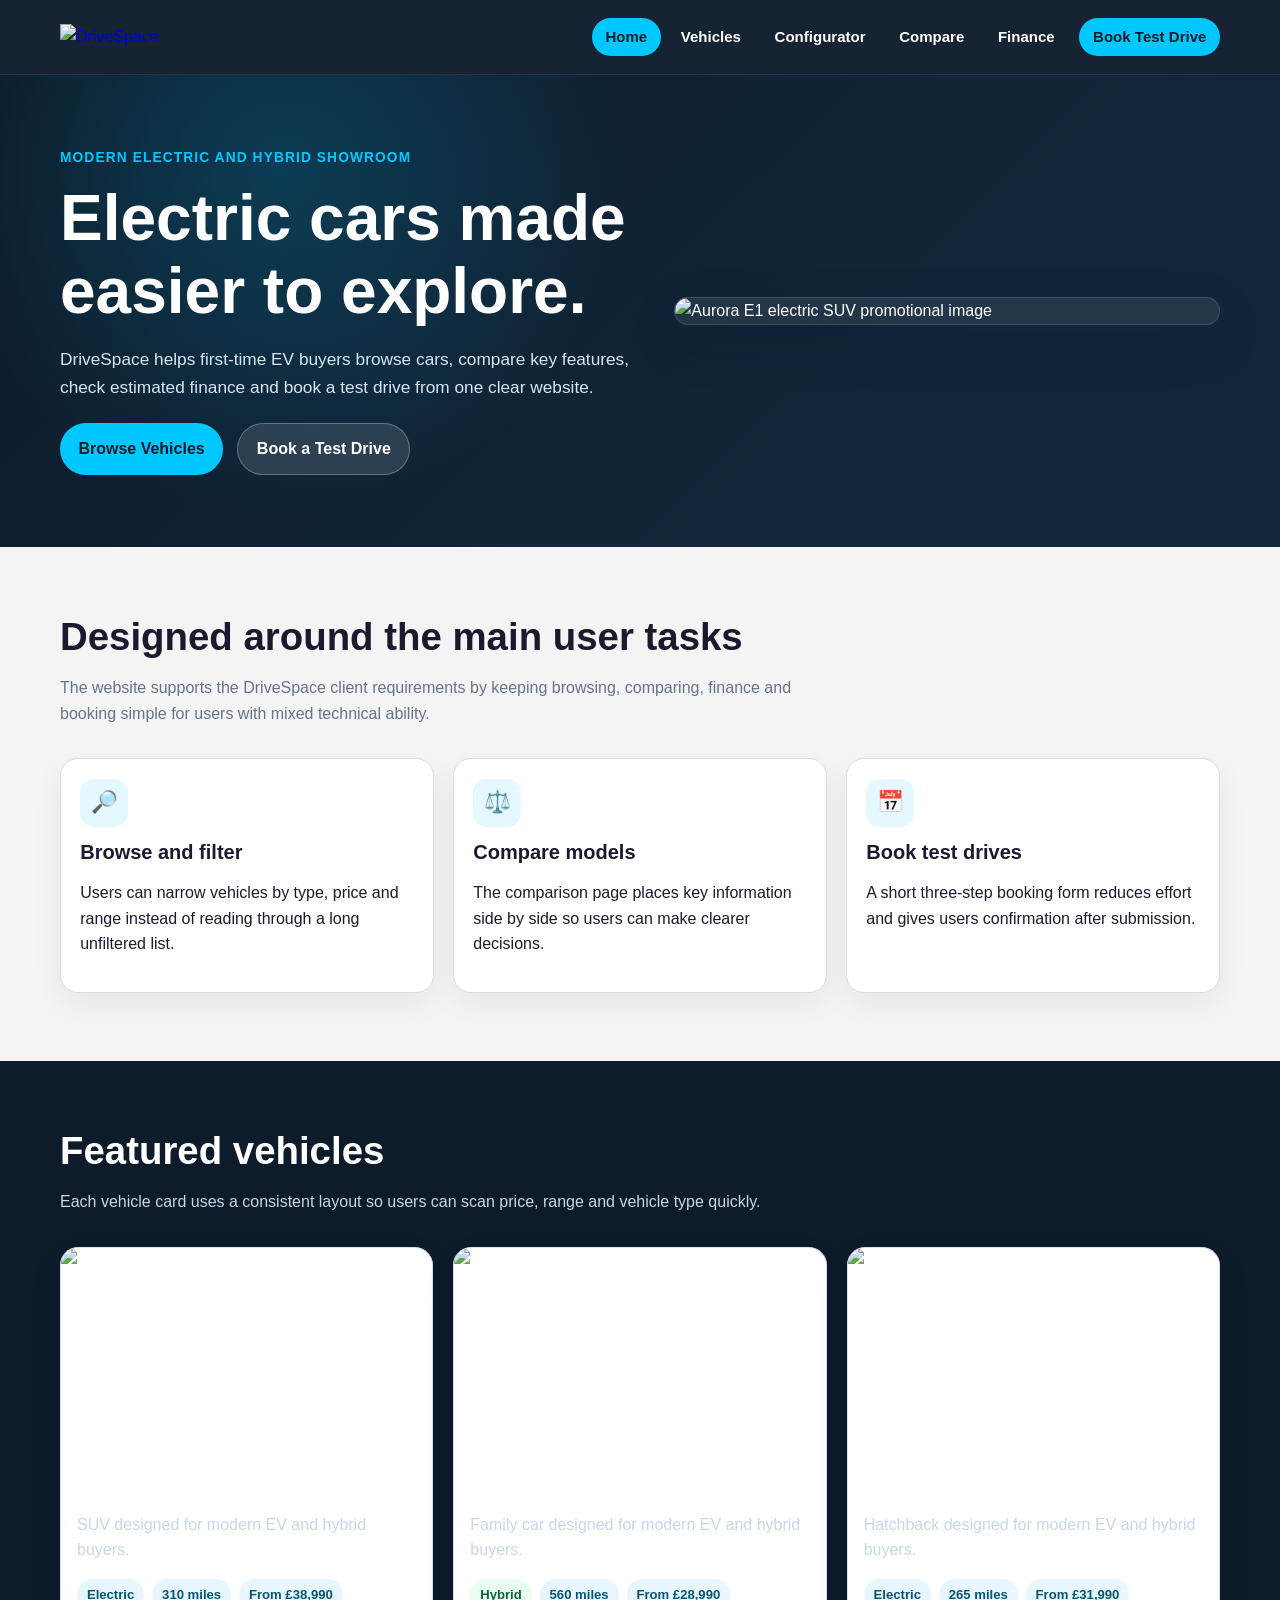
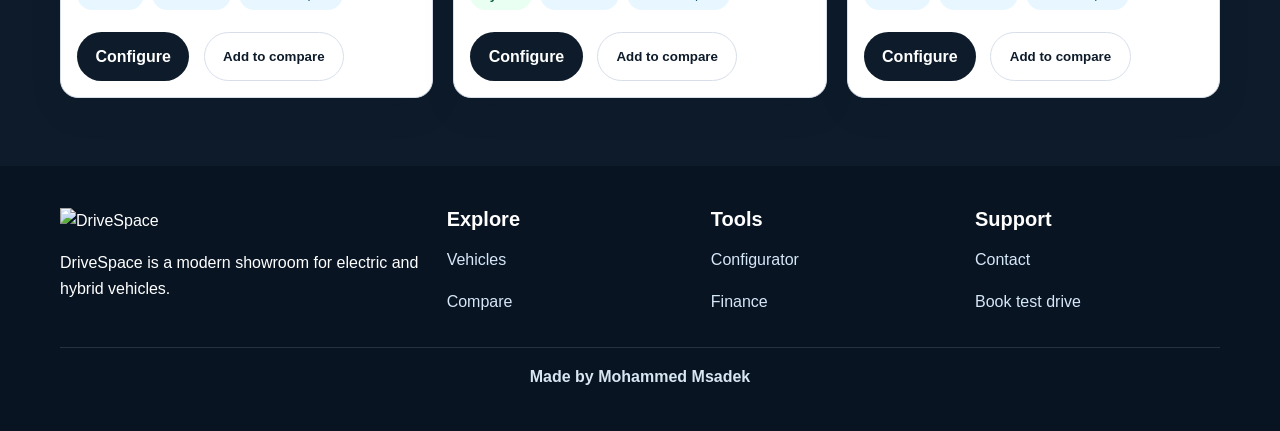
==== index.html @ 39a4fc2d "Add files via upload" ====
<!doctype html>
<html lang="en">
<head>
  <meta charset="utf-8">
  <meta name="viewport" content="width=device-width, initial-scale=1">
  <meta name="description" content="Explore electric and hybrid cars, compare models, estimate finance and book a test drive with DriveSpace.">
  <meta name="keywords" content="electric cars, hybrid cars, EV showroom, test drive, car finance, electric vehicle comparison">
  <title>DriveSpace | Electric and Hybrid Car Showroom</title>
  <link rel="stylesheet" href="style.css">
</head>
<body>
<a class="skip-link" href="#main">Skip to main content</a>
<header class="site-header">
  <div class="container navbar">
    <a class="logo-link" href="index.html" aria-label="DriveSpace home"><img src="assets/logo.svg" alt="DriveSpace"></a>
    <button class="nav-toggle" id="navToggle" aria-controls="navLinks" aria-expanded="false">Menu</button>
    <nav aria-label="Main navigation">
      <ul class="nav-links" id="navLinks">
        <li><a href="index.html" aria-current="page">Home</a></li>
        <li><a href="vehicles.html">Vehicles</a></li>
        <li><a href="configurator.html">Configurator</a></li>
        <li><a href="compare.html">Compare</a></li>
        <li><a href="finance.html">Finance</a></li>
        <li><a class="nav-cta" href="book.html">Book Test Drive</a></li>
      </ul>
    </nav>
  </div>
</header>

<main id="main">
  <!-- Homepage hero section -->
  <section class="hero">
    <div class="container hero-grid">
      <div>
        <p class="eyebrow">Modern electric and hybrid showroom</p>
        <h1>Electric cars made easier to explore.</h1>
        <p class="lead">DriveSpace helps first-time EV buyers browse cars, compare key features, check estimated finance and book a test drive from one clear website.</p>
        <div class="actions">
          <a class="btn btn-primary" href="vehicles.html">Browse Vehicles</a>
          <a class="btn btn-secondary" href="book.html">Book a Test Drive</a>
        </div>
      </div>
      <div class="hero-card" aria-label="Featured DriveSpace vehicle">
        <img src="assets/car-aurora.svg" alt="Aurora E1 electric SUV promotional image">
      </div>
    </div>
  </section>

  <section class="section">
    <div class="container">
      <div class="section-header">
        <h2>Designed around the main user tasks</h2>
        <p>The website supports the DriveSpace client requirements by keeping browsing, comparing, finance and booking simple for users with mixed technical ability.</p>
      </div>
      <div class="grid-3">
        <article class="card">
          <div class="icon-badge" aria-hidden="true">🔎</div>
          <h3>Browse and filter</h3>
          <p>Users can narrow vehicles by type, price and range instead of reading through a long unfiltered list.</p>
        </article>
        <article class="card">
          <div class="icon-badge" aria-hidden="true">⚖️</div>
          <h3>Compare models</h3>
          <p>The comparison page places key information side by side so users can make clearer decisions.</p>
        </article>
        <article class="card">
          <div class="icon-badge" aria-hidden="true">📅</div>
          <h3>Book test drives</h3>
          <p>A short three-step booking form reduces effort and gives users confirmation after submission.</p>
        </article>
      </div>
    </div>
  </section>

  <section class="section dark">
    <div class="container">
      <div class="section-header">
        <h2>Featured vehicles</h2>
        <p>Each vehicle card uses a consistent layout so users can scan price, range and vehicle type quickly.</p>
      </div>
      <div class="vehicle-grid" id="featuredVehicles" aria-live="polite">
<article class="vehicle-card">
      <img src="assets/car-aurora.svg" alt="Aurora E1 electric vehicle">
      <div class="vehicle-card-body">
        <h3>Aurora E1</h3>
        <p class="muted">SUV designed for modern EV and hybrid buyers.</p>
        <div class="spec-row"><span class="badge">Electric</span><span class="badge">310 miles</span><span class="badge">From £38,990</span></div>
        <div class="actions"><a class="btn btn-dark" href="configurator.html?car=aurora">Configure</a><button class="btn btn-light" data-compare="aurora">Add to compare</button></div>
      </div>
    </article>
<article class="vehicle-card">
      <img src="assets/car-nova.svg" alt="Nova Hybrid hybrid vehicle">
      <div class="vehicle-card-body">
        <h3>Nova Hybrid</h3>
        <p class="muted">Family car designed for modern EV and hybrid buyers.</p>
        <div class="spec-row"><span class="badge">Hybrid</span><span class="badge">560 miles</span><span class="badge">From £28,990</span></div>
        <div class="actions"><a class="btn btn-dark" href="configurator.html?car=nova">Configure</a><button class="btn btn-light" data-compare="nova">Add to compare</button></div>
      </div>
    </article>
<article class="vehicle-card">
      <img src="assets/car-pulse.svg" alt="Pulse R electric vehicle">
      <div class="vehicle-card-body">
        <h3>Pulse R</h3>
        <p class="muted">Hatchback designed for modern EV and hybrid buyers.</p>
        <div class="spec-row"><span class="badge">Electric</span><span class="badge">265 miles</span><span class="badge">From £31,990</span></div>
        <div class="actions"><a class="btn btn-dark" href="configurator.html?car=pulse">Configure</a><button class="btn btn-light" data-compare="pulse">Add to compare</button></div>
      </div>
    </article>
      </div>
    </div>
  </section>
</main>

<footer class="site-footer">
  <div class="container footer-grid">
    <div>
      <img src="assets/logo.svg" alt="DriveSpace" style="width:160px">
      <p>DriveSpace is a modern showroom for electric and hybrid vehicles.</p>
    </div>
    <div><h3>Explore</h3><p><a href="vehicles.html">Vehicles</a></p><p><a href="compare.html">Compare</a></p></div>
    <div><h3>Tools</h3><p><a href="configurator.html">Configurator</a></p><p><a href="finance.html">Finance</a></p></div>
    <div><h3>Support</h3><p><a href="contact.html">Contact</a></p><p><a href="book.html">Book test drive</a></p></div>
  </div>
  <p class="footer-credit">Made by Mohammed Msadek</p>
</footer>
<script src="app.js"></script>
</body>
</html>
---- style.css ----
/* Main design tokens */
:root {
  --navy: #0d1b2a;
  --navy-soft: #13283f;
  --cyan: #00c8ff;
  --cyan-dark: #009ed0;
  --light: #f4f4f4;
  --white: #ffffff;
  --ink: #1a1a2e;
  --muted: #64748b;
  --line: #d7dee9;
  --success: #16744a;
  --danger: #b42318;
  --warning: #996600;
  --shadow: 0 18px 50px rgba(13, 27, 42, 0.16);
  --radius: 18px;
}

* {
  box-sizing: border-box;
}

html {
  scroll-behavior: smooth;
}

body {
  margin: 0;
  font-family: "Open Sans", Arial, sans-serif;
  color: var(--ink);
  background: var(--light);
  line-height: 1.6;
}

img,
svg {
  max-width: 100%;
  display: block;
}

.skip-link {
  position: absolute;
  left: -999px;
  top: 10px;
  z-index: 999;
  background: var(--white);
  color: var(--navy);
  padding: 0.75rem 1rem;
  border-radius: 0.5rem;
}

.skip-link:focus {
  left: 10px;
}

.container {
  width: min(1160px, calc(100% - 32px));
  margin: 0 auto;
}

.site-header {
  position: sticky;
  top: 0;
  z-index: 50;
  background: rgba(13, 27, 42, 0.96);
  border-bottom: 1px solid rgba(255, 255, 255, 0.08);
  backdrop-filter: blur(12px);
}

.navbar {
  min-height: 74px;
  display: flex;
  align-items: center;
  justify-content: space-between;
  gap: 1.5rem;
}

.logo-link {
  display: inline-flex;
  align-items: center;
  text-decoration: none;
}

.logo-link img {
  width: 172px;
  height: auto;
}

.nav-toggle {
  display: none;
  border: 1px solid rgba(255, 255, 255, 0.25);
  background: transparent;
  color: var(--white);
  padding: 0.65rem 0.8rem;
  border-radius: 0.75rem;
  cursor: pointer;
}

.nav-links {
  display: flex;
  align-items: center;
  gap: 0.4rem;
  list-style: none;
  margin: 0;
  padding: 0;
}

.nav-links a {
  color: var(--white);
  text-decoration: none;
  font-weight: 700;
  font-size: 0.94rem;
  padding: 0.65rem 0.85rem;
  border-radius: 999px;
}

.nav-links a:hover,
.nav-links a:focus,
.nav-links a[aria-current="page"] {
  color: var(--navy);
  background: var(--cyan);
  outline: none;
}

.nav-links .nav-cta {
  background: var(--cyan);
  color: var(--navy);
  margin-left: 0.3rem;
}

.hero {
  background: radial-gradient(circle at 22% 20%, rgba(0, 200, 255, 0.18), transparent 32%), linear-gradient(135deg, #0d1b2a 0%, #12263b 70%);
  color: var(--white);
  padding: 72px 0;
}

.hero-grid {
  display: grid;
  grid-template-columns: minmax(0, 1fr) minmax(300px, 0.95fr);
  gap: 2.5rem;
  align-items: center;
}

.eyebrow {
  color: var(--cyan);
  font-weight: 800;
  letter-spacing: 0.08em;
  text-transform: uppercase;
  font-size: 0.86rem;
  margin: 0 0 0.8rem;
}

h1,
h2,
h3 {
  font-family: Raleway, Arial, sans-serif;
  line-height: 1.15;
  margin: 0 0 0.85rem;
}

h1 {
  font-size: clamp(2.2rem, 5vw, 4.8rem);
  max-width: 780px;
}

h2 {
  font-size: clamp(1.85rem, 3vw, 2.6rem);
}

h3 {
  font-size: 1.25rem;
}

.lead {
  font-size: 1.08rem;
  color: #d8e6f2;
  max-width: 680px;
}

.hero-card {
  background: rgba(255, 255, 255, 0.08);
  border: 1px solid rgba(255, 255, 255, 0.12);
  border-radius: var(--radius);
  overflow: hidden;
  box-shadow: var(--shadow);
}

.hero-card img {
  width: 100%;
}

.actions {
  display: flex;
  flex-wrap: wrap;
  gap: 0.9rem;
  margin-top: 1.35rem;
}

.btn {
  display: inline-flex;
  align-items: center;
  justify-content: center;
  gap: 0.4rem;
  min-height: 44px;
  border: 0;
  border-radius: 999px;
  padding: 0.76rem 1.15rem;
  font-weight: 800;
  text-decoration: none;
  cursor: pointer;
  transition: transform 0.15s ease, box-shadow 0.15s ease, background 0.15s ease;
}

.btn:hover,
.btn:focus {
  transform: translateY(-1px);
  outline: 3px solid rgba(0, 200, 255, 0.32);
  outline-offset: 2px;
}

.btn-primary {
  background: var(--cyan);
  color: var(--navy);
}

.btn-primary:hover {
  background: #22d3ff;
}

.btn-dark {
  background: var(--navy);
  color: var(--white);
}

.btn-secondary {
  color: var(--white);
  background: rgba(255, 255, 255, 0.12);
  border: 1px solid rgba(255, 255, 255, 0.28);
}

.btn-light {
  color: var(--navy);
  background: var(--white);
  border: 1px solid var(--line);
}

.section {
  padding: 68px 0;
}

.section.dark {
  background: var(--navy);
  color: var(--white);
}

.section-header {
  max-width: 760px;
  margin-bottom: 2rem;
}

.section-header p {
  color: var(--muted);
}

.dark .section-header p,
.dark .muted {
  color: #c7d7e8;
}

.grid-3,
.grid-4 {
  display: grid;
  gap: 1.2rem;
}

.grid-3 {
  grid-template-columns: repeat(3, minmax(0, 1fr));
}

.grid-4 {
  grid-template-columns: repeat(4, minmax(0, 1fr));
}

.card {
  background: var(--white);
  border: 1px solid var(--line);
  border-radius: var(--radius);
  padding: 1.2rem;
  box-shadow: 0 12px 30px rgba(13, 27, 42, 0.06);
}

.dark .card {
  background: rgba(255, 255, 255, 0.07);
  color: var(--white);
  border-color: rgba(255, 255, 255, 0.12);
}

.icon-badge {
  width: 48px;
  height: 48px;
  border-radius: 14px;
  display: grid;
  place-items: center;
  font-size: 1.35rem;
  background: #e6f8ff;
  color: var(--navy);
  margin-bottom: 0.9rem;
}

.vehicle-grid {
  display: grid;
  grid-template-columns: repeat(3, minmax(0, 1fr));
  gap: 1.25rem;
}

.vehicle-card {
  background: var(--white);
  border: 1px solid var(--line);
  border-radius: var(--radius);
  overflow: hidden;
  box-shadow: 0 14px 34px rgba(13, 27, 42, 0.08);
}

.vehicle-card img {
  width: 100%;
  aspect-ratio: 16 / 9;
  object-fit: cover;
}

.vehicle-card-body {
  padding: 1rem;
}

.spec-row {
  display: flex;
  flex-wrap: wrap;
  gap: 0.5rem;
  margin: 0.75rem 0 1rem;
}

.badge {
  display: inline-flex;
  align-items: center;
  gap: 0.35rem;
  padding: 0.32rem 0.62rem;
  border-radius: 999px;
  font-size: 0.82rem;
  font-weight: 800;
  background: #e8f7ff;
  color: #075476;
}

.badge.hybrid {
  background: #e8fff2;
  color: #12613b;
}

.filters {
  background: var(--white);
  border: 1px solid var(--line);
  border-radius: var(--radius);
  padding: 1rem;
  margin-bottom: 1.35rem;
  display: grid;
  grid-template-columns: 1.2fr repeat(4, 1fr);
  gap: 0.9rem;
  box-shadow: 0 12px 28px rgba(13, 27, 42, 0.06);
}

.form-group {
  display: grid;
  gap: 0.35rem;
}

label {
  font-weight: 800;
  color: var(--ink);
}

input,
select,
textarea {
  width: 100%;
  min-height: 44px;
  border: 1px solid #b7c2d2;
  border-radius: 0.75rem;
  padding: 0.7rem 0.8rem;
  background: var(--white);
  color: var(--ink);
  font: inherit;
}

textarea {
  min-height: 120px;
  resize: vertical;
}

input:focus,
select:focus,
textarea:focus {
  outline: 3px solid rgba(0, 200, 255, 0.32);
  border-color: var(--cyan-dark);
}

.help-text {
  color: var(--muted);
  font-size: 0.88rem;
}

.error-text {
  color: var(--danger);
  font-weight: 800;
  font-size: 0.88rem;
}

.notice {
  padding: 1rem;
  border-radius: var(--radius);
  background: #eaf7ff;
  border: 1px solid #b7ecff;
  color: #073b52;
}

.notice.success {
  background: #e9f8ef;
  border-color: #b7e5c9;
  color: var(--success);
}

.notice.warning {
  background: #fff7df;
  border-color: #ffe29a;
  color: var(--warning);
}

.compare-table {
  width: 100%;
  border-collapse: collapse;
  background: var(--white);
  border-radius: var(--radius);
  overflow: hidden;
  box-shadow: 0 12px 30px rgba(13, 27, 42, 0.06);
}

.compare-table th,
.compare-table td {
  border: 1px solid var(--line);
  padding: 0.85rem;
  vertical-align: top;
  text-align: left;
}

.compare-table th {
  background: var(--navy);
  color: var(--white);
}

.compare-table .highlight {
  background: #eaf7ff;
  font-weight: 800;
}

.builder {
  display: grid;
  grid-template-columns: 1fr 1fr;
  gap: 1.25rem;
  align-items: start;
}

.car-preview {
  min-height: 315px;
  border-radius: var(--radius);
  background: linear-gradient(135deg, #0d1b2a, #12263b);
  display: grid;
  place-items: center;
  padding: 1.5rem;
  color: var(--white);
  box-shadow: var(--shadow);
}

.preview-car-shape {
  width: min(520px, 95%);
  height: 160px;
  position: relative;
  margin-top: 2rem;
}

.preview-car-shape::before {
  content: "";
  position: absolute;
  left: 6%;
  right: 6%;
  bottom: 35px;
  height: 82px;
  background: var(--car-paint, #dfe8f3);
  border-radius: 80px 95px 24px 24px;
  box-shadow: inset 0 -10px 0 rgba(0, 0, 0, 0.12);
}

.preview-car-shape::after {
  content: "";
  position: absolute;
  left: 24%;
  top: 10px;
  width: 42%;
  height: 78px;
  background: rgba(255, 255, 255, 0.18);
  border-radius: 90px 90px 12px 12px;
  border: 8px solid var(--car-paint, #dfe8f3);
}

.wheel {
  position: absolute;
  bottom: 12px;
  width: 60px;
  height: 60px;
  border-radius: 50%;
  background: #0b1220;
  border: 14px solid #e2e8f0;
  z-index: 2;
}

.wheel.left {
  left: 18%;
}

.wheel.right {
  right: 18%;
}

.form-shell {
  background: var(--white);
  border: 1px solid var(--line);
  border-radius: var(--radius);
  padding: 1.3rem;
  box-shadow: 0 12px 30px rgba(13, 27, 42, 0.06);
}

.stepper {
  display: flex;
  gap: 0.6rem;
  margin: 0 0 1.2rem;
  padding: 0;
  list-style: none;
}

.stepper li {
  flex: 1;
  text-align: center;
  padding: 0.65rem;
  border-radius: 999px;
  background: #e9eef6;
  font-weight: 800;
  font-size: 0.9rem;
}

.stepper li.active {
  background: var(--cyan);
  color: var(--navy);
}

.booking-step[hidden] {
  display: none;
}

.result-panel {
  background: var(--navy);
  color: var(--white);
  border-radius: var(--radius);
  padding: 1.25rem;
}

.big-number {
  font-size: clamp(2rem, 5vw, 3.8rem);
  font-weight: 900;
  color: var(--cyan);
  line-height: 1;
}

.site-footer {
  background: #081422;
  color: var(--white);
  padding: 42px 0;
}

.footer-grid {
  display: grid;
  grid-template-columns: 1.5fr repeat(3, 1fr);
  gap: 1.2rem;
}

.footer-grid a {
  color: #d6e7f8;
  text-decoration: none;
}

.footer-grid a:hover,
.footer-grid a:focus {
  color: var(--cyan);
}

.muted {
  color: var(--muted);
}

@media (max-width: 940px) {
  .hero-grid,
  .builder,
  .footer-grid {
    grid-template-columns: 1fr;
  }

  .grid-3,
  .grid-4,
  .vehicle-grid {
    grid-template-columns: repeat(2, minmax(0, 1fr));
  }

  .filters {
    grid-template-columns: 1fr 1fr;
  }
}

@media (max-width: 720px) {
  .navbar {
    flex-wrap: wrap;
    padding: 0.75rem 0;
  }

  .nav-toggle {
    display: inline-flex;
  }

  .nav-links {
    display: none;
    width: 100%;
    flex-direction: column;
    align-items: stretch;
    padding: 0.75rem 0 0.3rem;
  }

  .nav-links.open {
    display: flex;
  }

  .nav-links a {
    display: block;
    border-radius: 0.75rem;
  }

  .hero,
  .section {
    padding: 46px 0;
  }

  .grid-3,
  .grid-4,
  .vehicle-grid,
  .filters {
    grid-template-columns: 1fr;
  }

  .actions,
  .stepper {
    flex-direction: column;
  }

  .compare-table {
    display: block;
    overflow-x: auto;
    white-space: nowrap;
  }
}

.footer-credit {
  width: min(1160px, calc(100% - 32px));
  margin: 1rem auto 0;
  padding-top: 1rem;
  border-top: 1px solid rgba(255, 255, 255, 0.12);
  color: #d8e6f2;
  font-weight: 700;
  text-align: center;
}
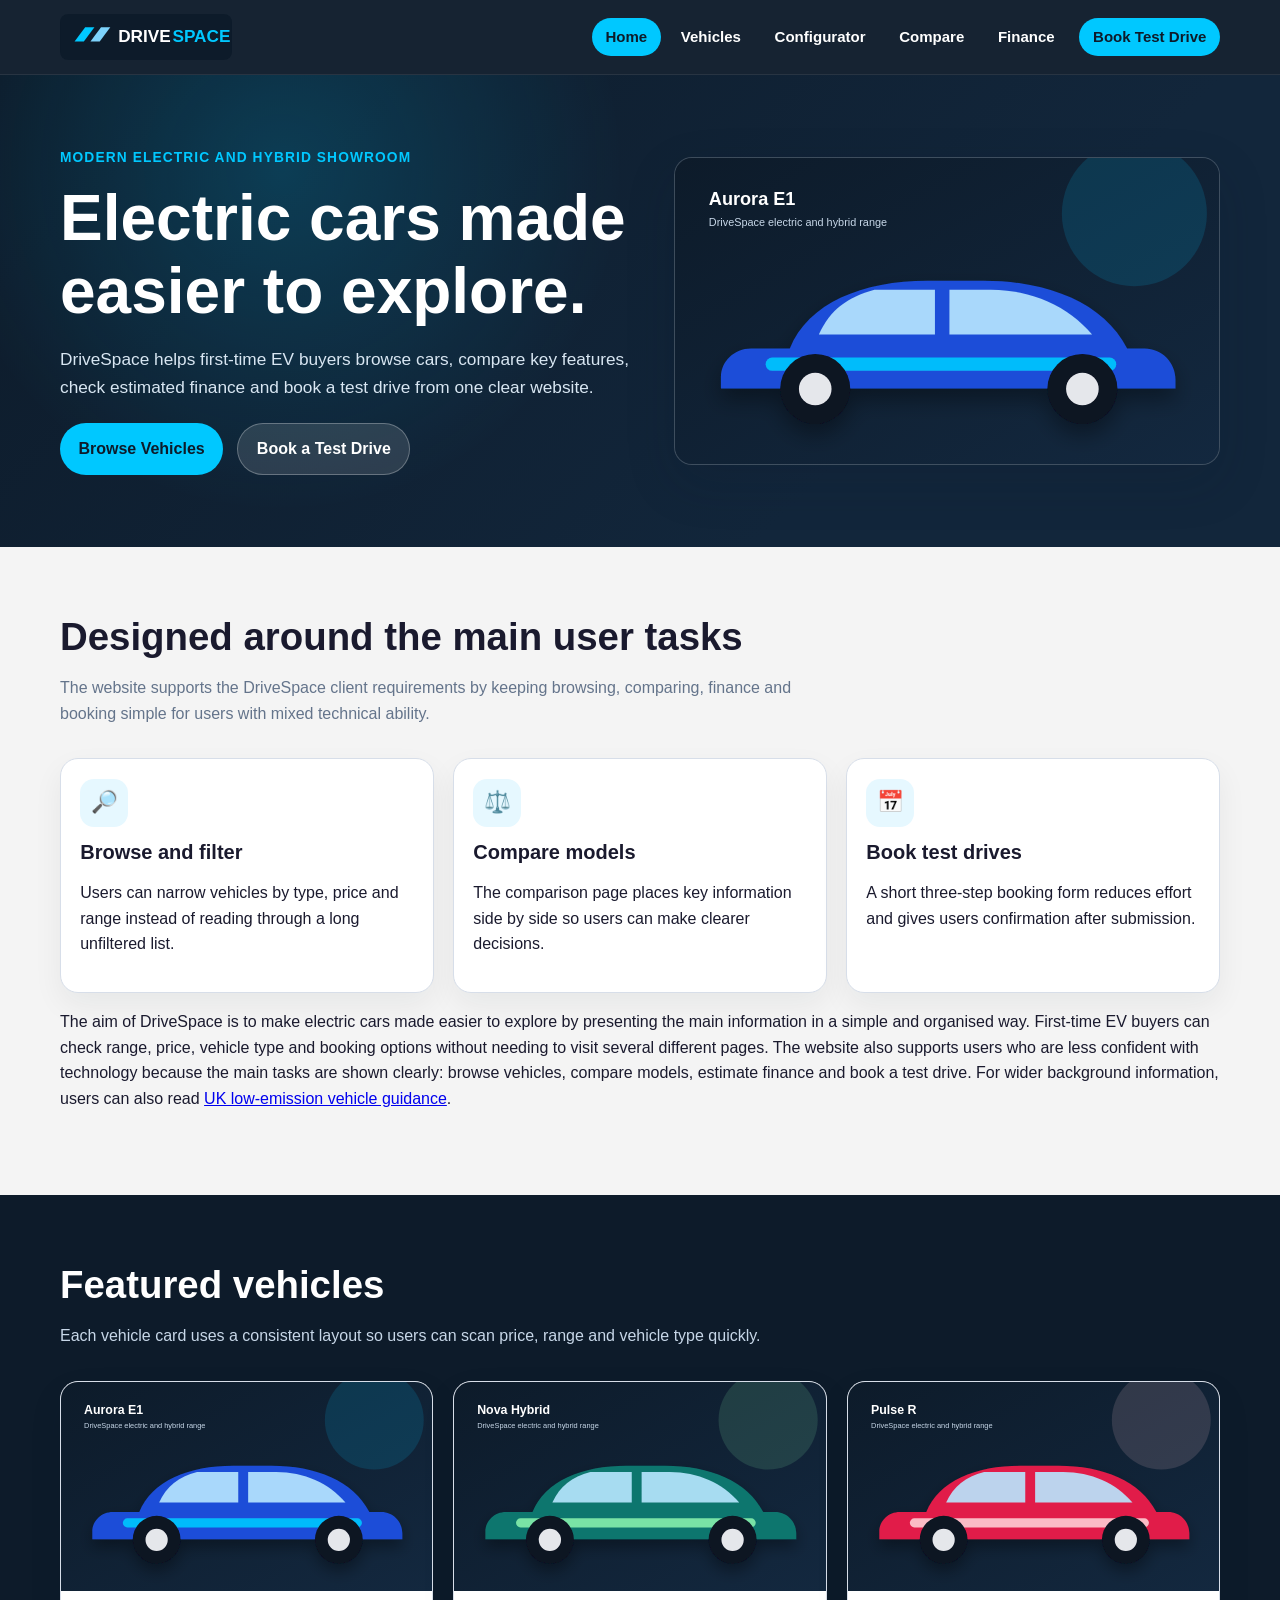
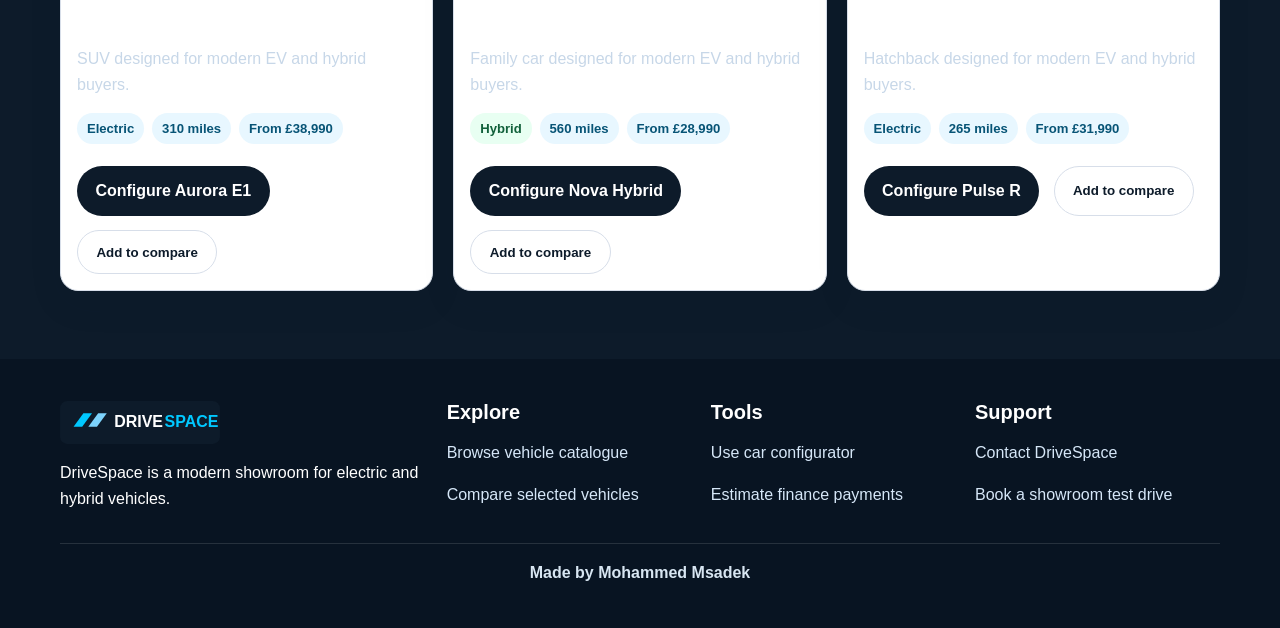
==== commit 0e6f707c: "Add files via upload" ====
--- a/index.html
+++ b/index.html
@@ -4,8 +4,15 @@
   <meta charset="utf-8">
   <meta name="viewport" content="width=device-width, initial-scale=1">
   <meta name="description" content="Explore electric and hybrid cars, compare models, estimate finance and book a test drive with DriveSpace.">
-  <meta name="keywords" content="electric cars, hybrid cars, EV showroom, test drive, car finance, electric vehicle comparison">
   <title>DriveSpace | Electric and Hybrid Car Showroom</title>
+  <meta name="keywords" content="DriveSpace, electric cars, hybrid cars, EV showroom, test drive, car finance, vehicle comparison, car configurator, first-time EV buyers">
+  <meta name="robots" content="index, follow">
+  <link rel="canonical" href="https://unknwn2818.github.io/CARSPACE/index.html">
+  <link rel="icon" type="image/svg+xml" href="assets/favicon.svg">
+  <link rel="apple-touch-icon" href="assets/apple-touch-icon.png">
+  <meta property="og:title" content="DriveSpace | Electric and Hybrid Car Showroom">
+  <meta property="og:description" content="Explore electric and hybrid cars, compare models, estimate finance and book a test drive with DriveSpace.">
+  <meta property="og:type" content="website">
   <link rel="stylesheet" href="style.css">
 </head>
 <body>
@@ -69,6 +76,7 @@
           <p>A short three-step booking form reduces effort and gives users confirmation after submission.</p>
         </article>
       </div>
+        <p class="supporting-copy">The aim of DriveSpace is to make electric cars made easier to explore by presenting the main information in a simple and organised way. First-time EV buyers can check range, price, vehicle type and booking options without needing to visit several different pages. The website also supports users who are less confident with technology because the main tasks are shown clearly: browse vehicles, compare models, estimate finance and book a test drive. For wider background information, users can also read <a href="https://www.gov.uk/government/collections/government-grants-for-low-emission-vehicles" target="_blank" rel="noopener">UK low-emission vehicle guidance</a>.</p>
     </div>
   </section>
 
@@ -85,7 +93,7 @@
         <h3>Aurora E1</h3>
         <p class="muted">SUV designed for modern EV and hybrid buyers.</p>
         <div class="spec-row"><span class="badge">Electric</span><span class="badge">310 miles</span><span class="badge">From £38,990</span></div>
-        <div class="actions"><a class="btn btn-dark" href="configurator.html?car=aurora">Configure</a><button class="btn btn-light" data-compare="aurora">Add to compare</button></div>
+        <div class="actions"><a class="btn btn-dark" href="configurator.html">Configure Aurora E1</a><button class="btn btn-light" data-compare="aurora">Add to compare</button></div>
       </div>
     </article>
 <article class="vehicle-card">
@@ -94,7 +102,7 @@
         <h3>Nova Hybrid</h3>
         <p class="muted">Family car designed for modern EV and hybrid buyers.</p>
         <div class="spec-row"><span class="badge">Hybrid</span><span class="badge">560 miles</span><span class="badge">From £28,990</span></div>
-        <div class="actions"><a class="btn btn-dark" href="configurator.html?car=nova">Configure</a><button class="btn btn-light" data-compare="nova">Add to compare</button></div>
+        <div class="actions"><a class="btn btn-dark" href="configurator.html">Configure Nova Hybrid</a><button class="btn btn-light" data-compare="nova">Add to compare</button></div>
       </div>
     </article>
 <article class="vehicle-card">
@@ -103,7 +111,7 @@
         <h3>Pulse R</h3>
         <p class="muted">Hatchback designed for modern EV and hybrid buyers.</p>
         <div class="spec-row"><span class="badge">Electric</span><span class="badge">265 miles</span><span class="badge">From £31,990</span></div>
-        <div class="actions"><a class="btn btn-dark" href="configurator.html?car=pulse">Configure</a><button class="btn btn-light" data-compare="pulse">Add to compare</button></div>
+        <div class="actions"><a class="btn btn-dark" href="configurator.html">Configure Pulse R</a><button class="btn btn-light" data-compare="pulse">Add to compare</button></div>
       </div>
     </article>
       </div>
@@ -117,9 +125,9 @@
       <img src="assets/logo.svg" alt="DriveSpace" style="width:160px">
       <p>DriveSpace is a modern showroom for electric and hybrid vehicles.</p>
     </div>
-    <div><h3>Explore</h3><p><a href="vehicles.html">Vehicles</a></p><p><a href="compare.html">Compare</a></p></div>
-    <div><h3>Tools</h3><p><a href="configurator.html">Configurator</a></p><p><a href="finance.html">Finance</a></p></div>
-    <div><h3>Support</h3><p><a href="contact.html">Contact</a></p><p><a href="book.html">Book test drive</a></p></div>
+    <div><h3>Explore</h3><p><a href="vehicles.html">Browse vehicle catalogue</a></p><p><a href="compare.html">Compare selected vehicles</a></p></div>
+    <div><h3>Tools</h3><p><a href="configurator.html">Use car configurator</a></p><p><a href="finance.html">Estimate finance payments</a></p></div>
+    <div><h3>Support</h3><p><a href="contact.html">Contact DriveSpace</a></p><p><a href="book.html">Book a showroom test drive</a></p></div>
   </div>
   <p class="footer-credit">Made by Mohammed Msadek</p>
 </footer>
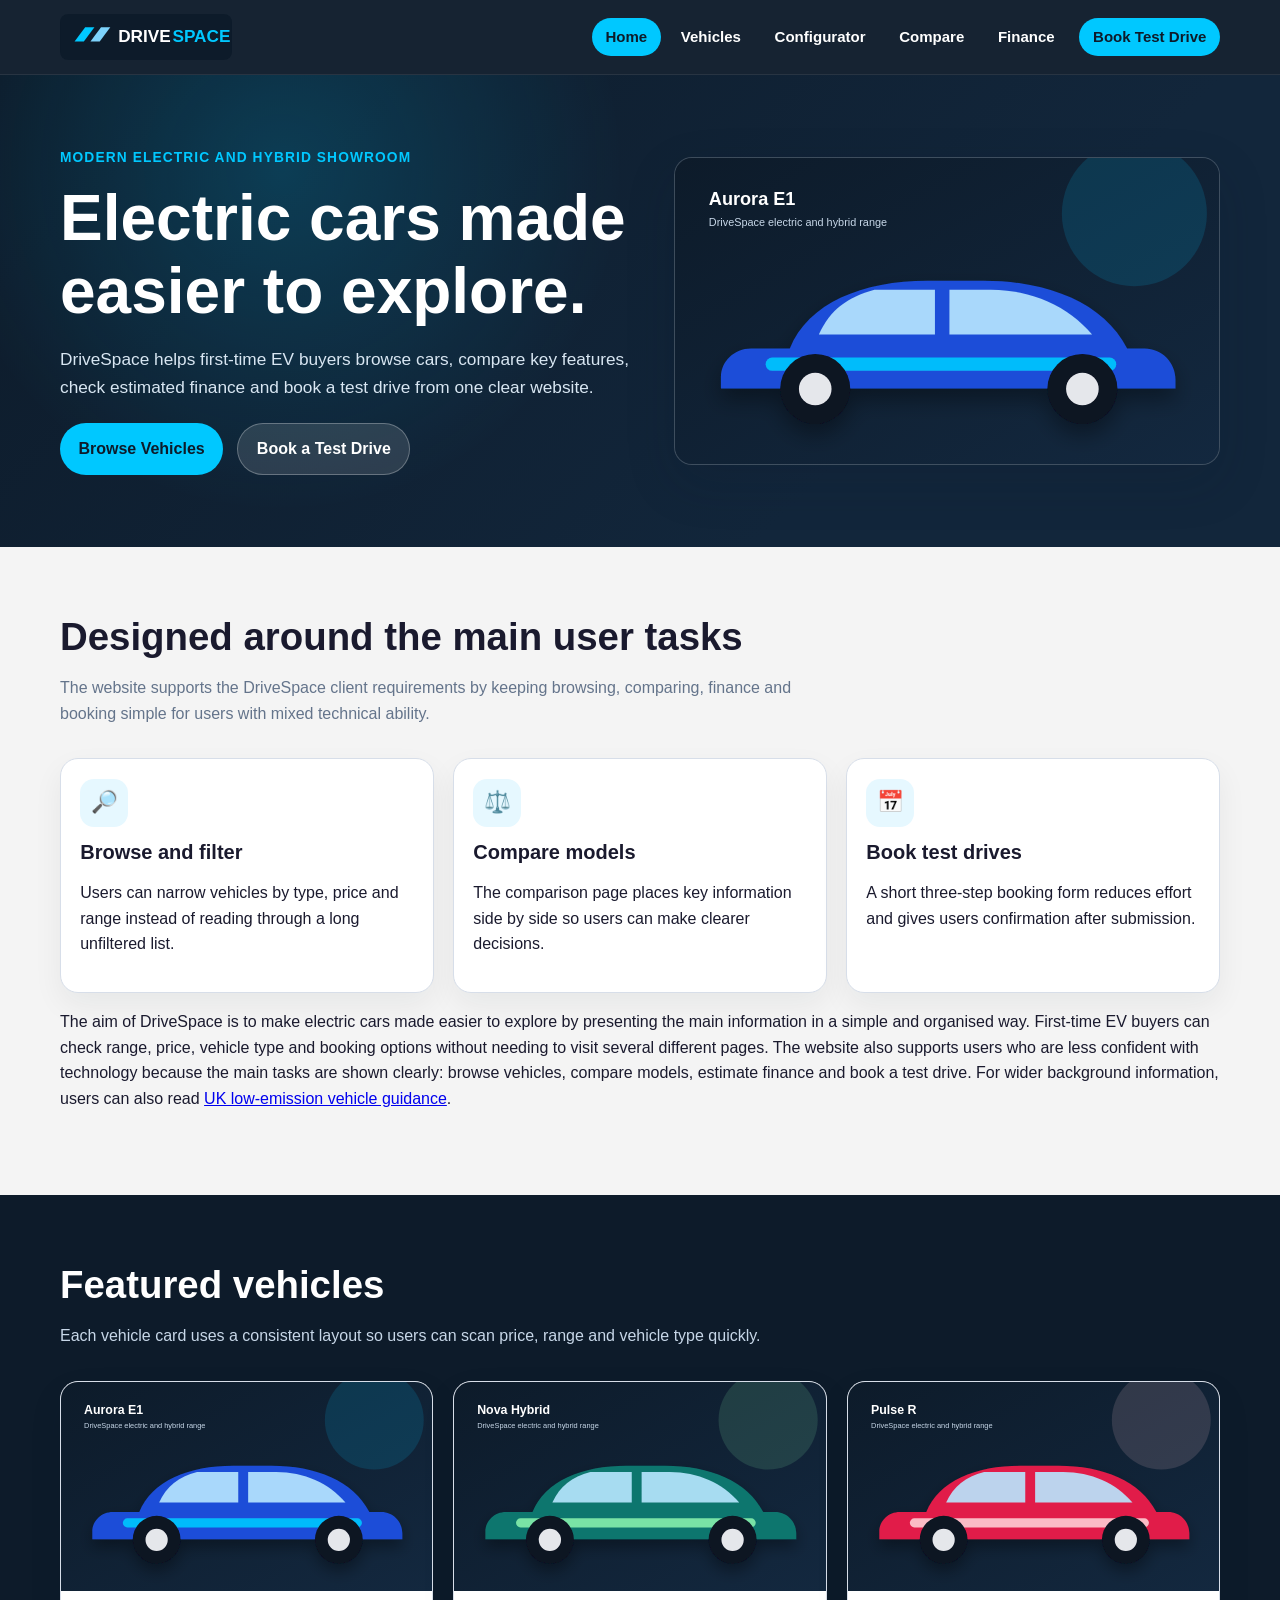
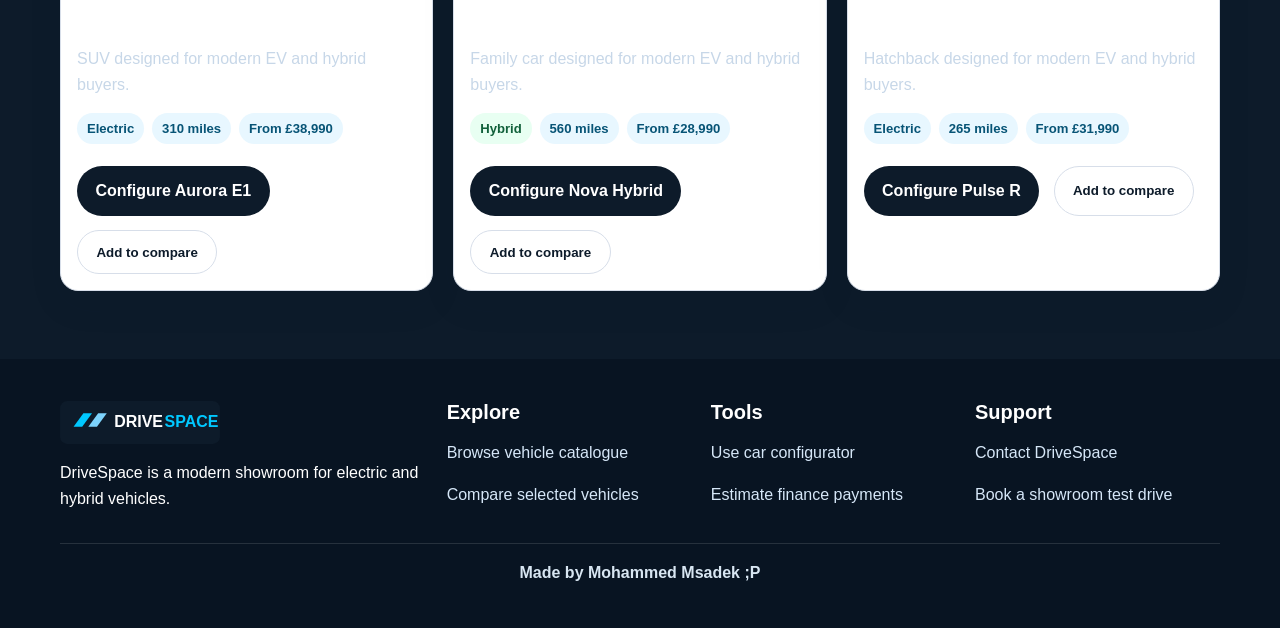
==== commit cd5c5f56: "Update index.html" ====
--- a/index.html
+++ b/index.html
@@ -129,8 +129,8 @@
     <div><h3>Tools</h3><p><a href="configurator.html">Use car configurator</a></p><p><a href="finance.html">Estimate finance payments</a></p></div>
     <div><h3>Support</h3><p><a href="contact.html">Contact DriveSpace</a></p><p><a href="book.html">Book a showroom test drive</a></p></div>
   </div>
-  <p class="footer-credit">Made by Mohammed Msadek</p>
+  <p class="footer-credit">Made by Mohammed Msadek ;P </p>
 </footer>
 <script src="app.js"></script>
 </body>
-</html>+</html>
